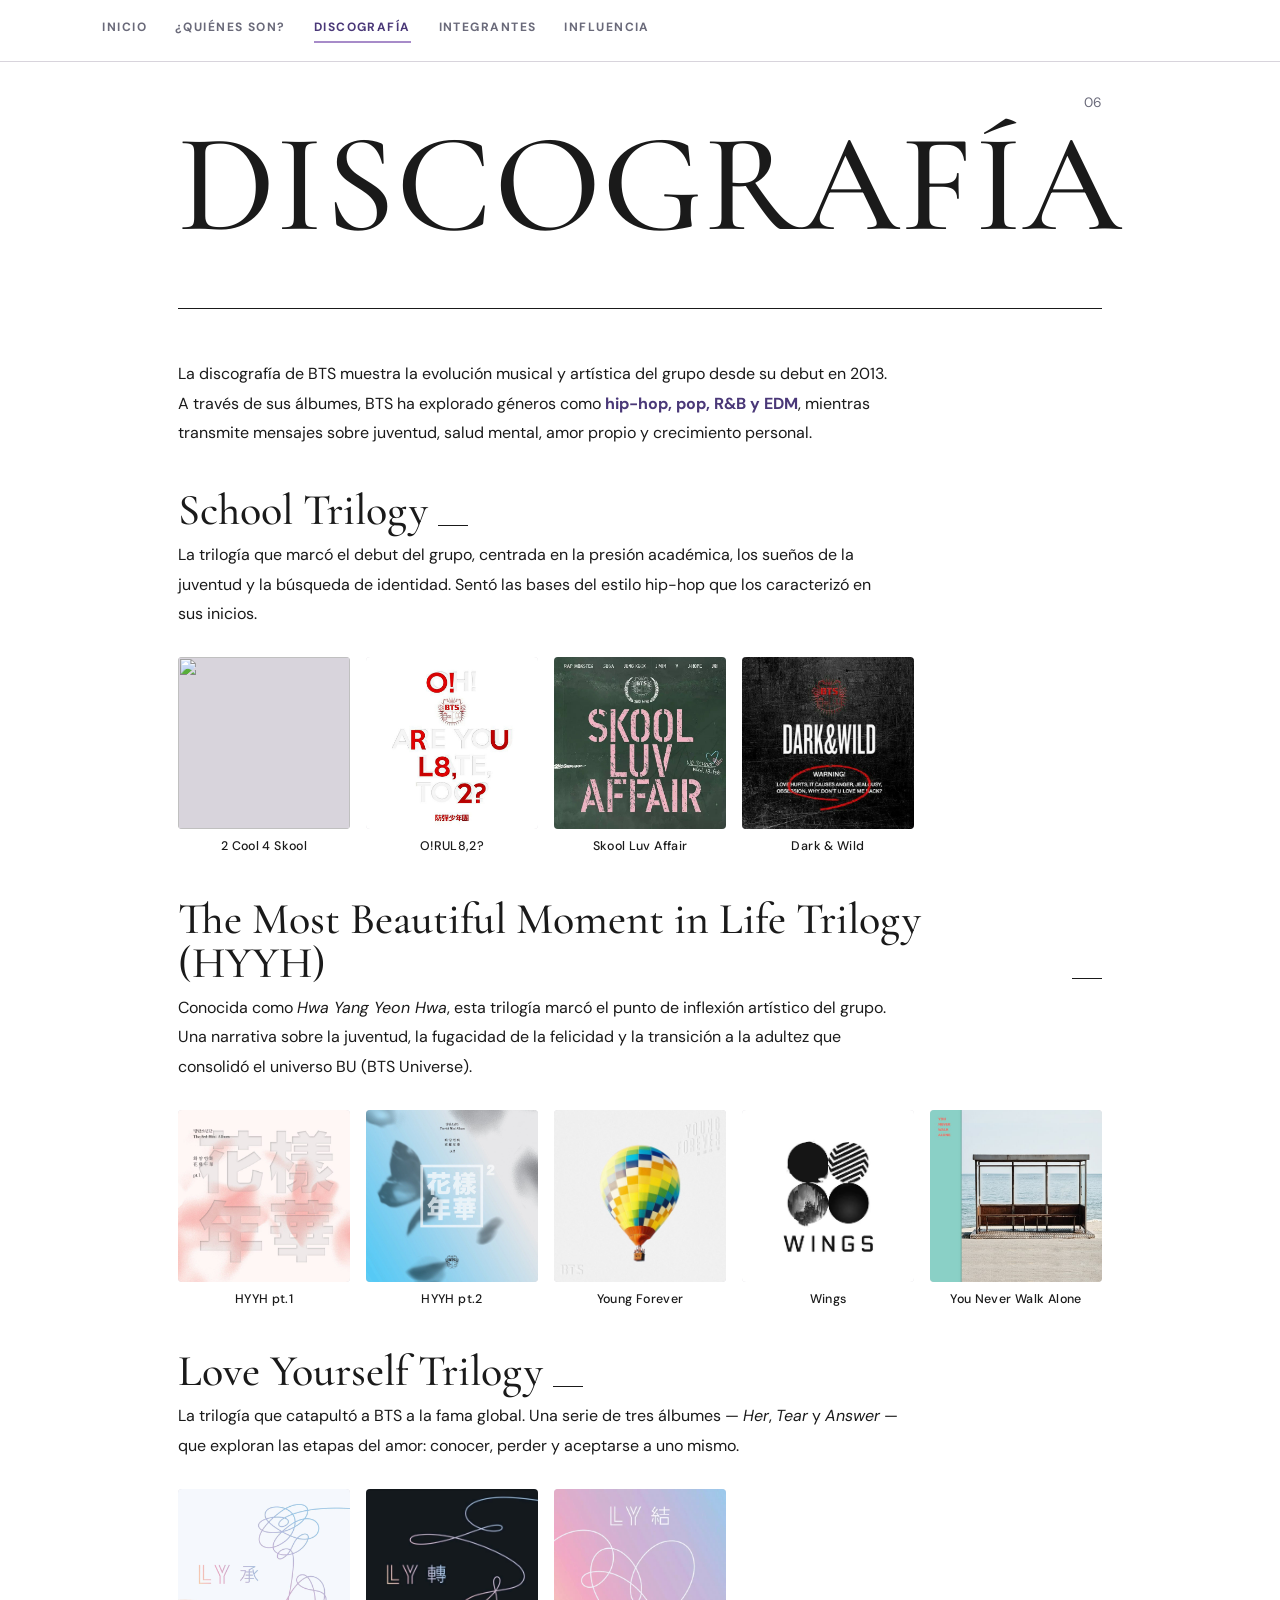
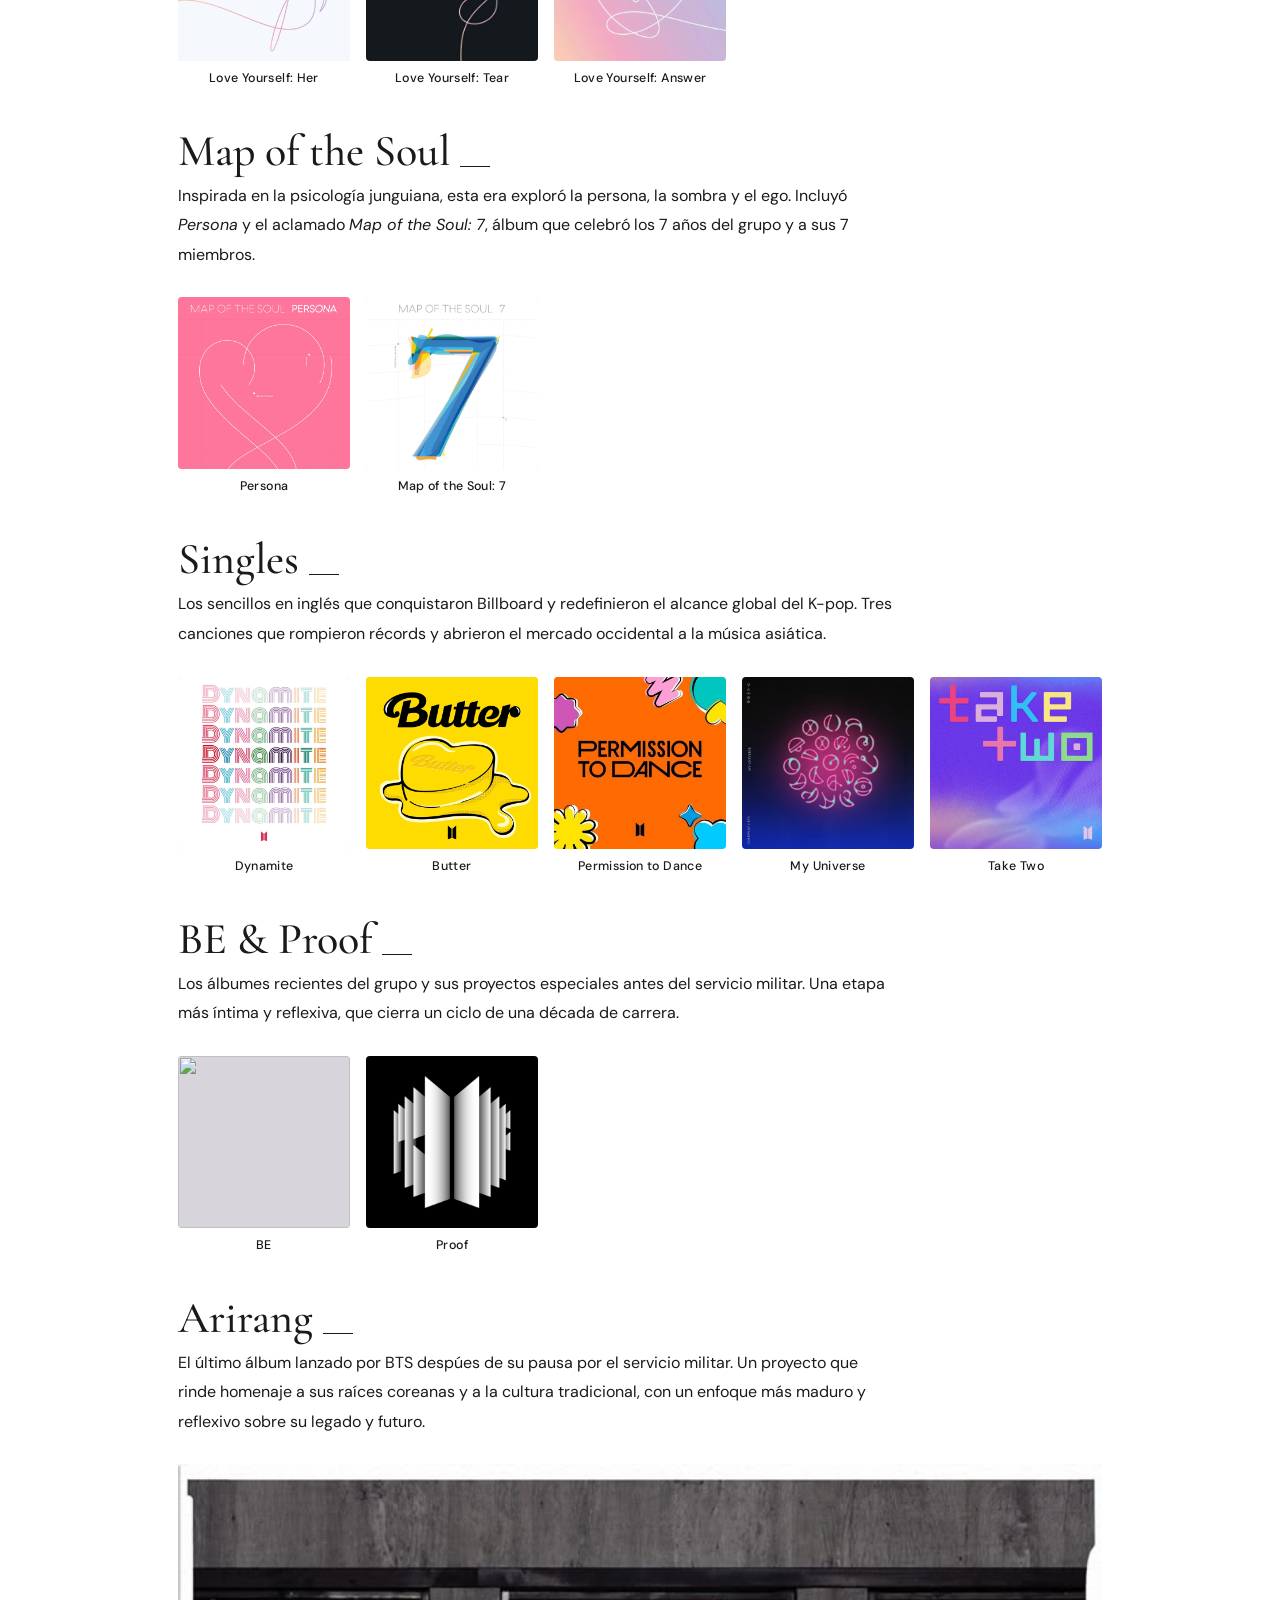
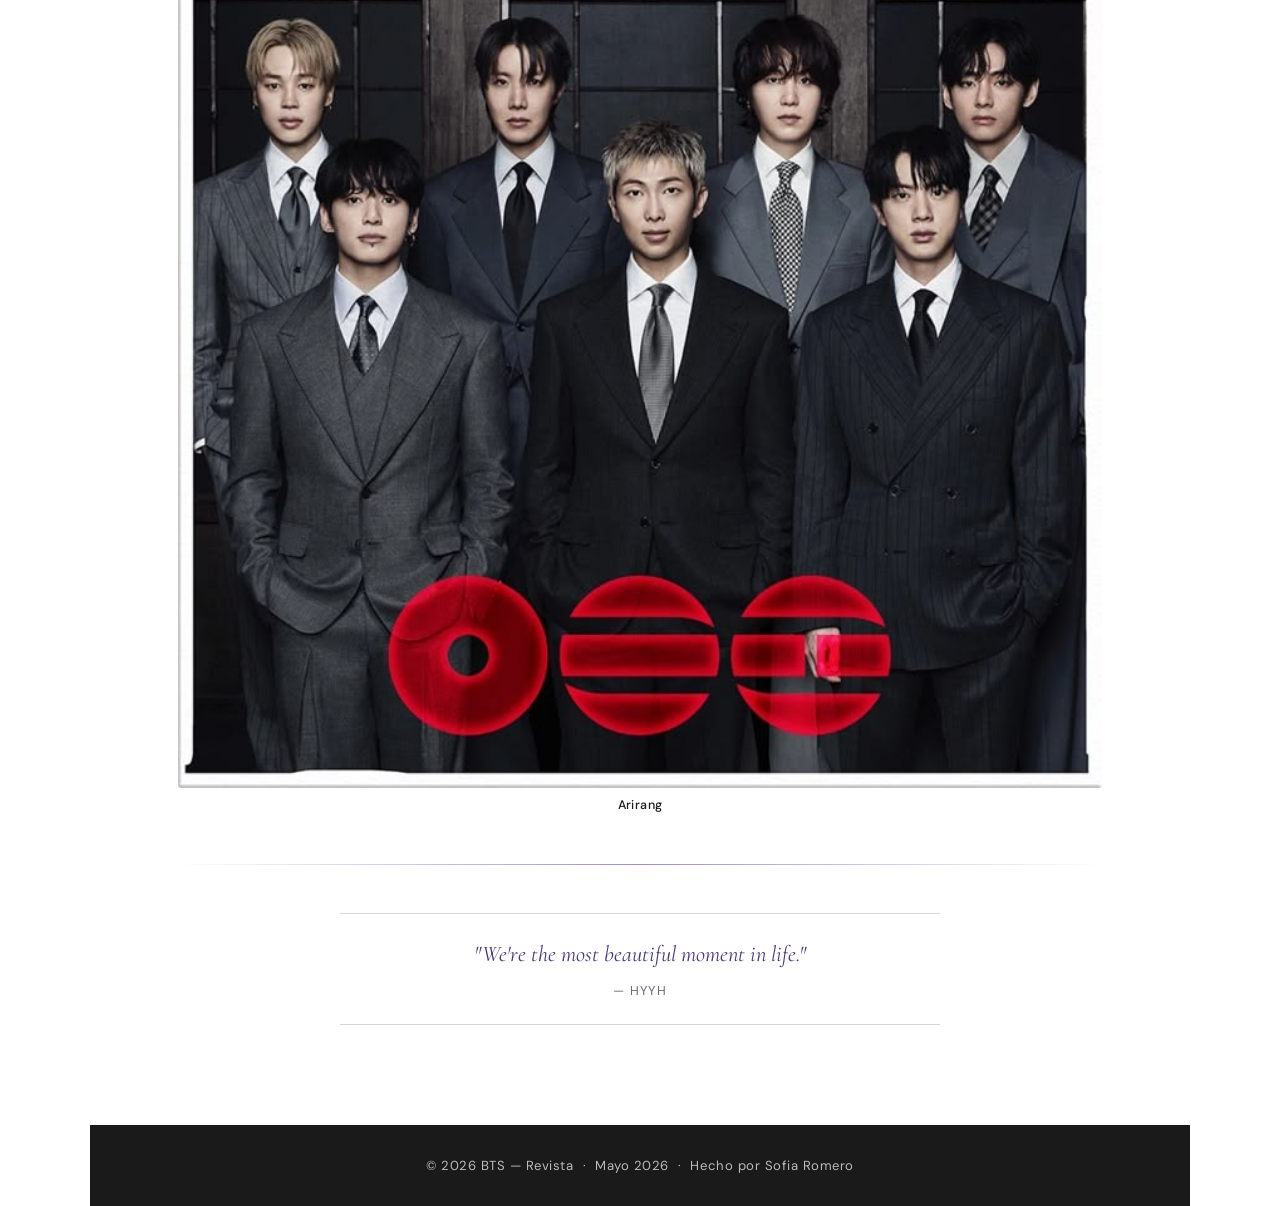
==== seccion2.html @ b0804620 "Add files via upload" ====
<!DOCTYPE html>
<html lang="es">
<head>
  <meta charset="UTF-8">
  <meta name="viewport" content="width=device-width, initial-scale=1.0">
  <title>BTS — Discografía</title>
  <link rel="stylesheet" href="style.css">
</head>
<body id="sec2" class="fade-in">

<nav class="barra-nav">
  <a href="index.html">Inicio</a>
  <a href="seccion1.html">¿Quiénes son?</a>
  <a href="seccion2.html" class="active">Discografía</a>
  <a href="seccion3.html">Integrantes</a>
  <a href="seccion4.html">Influencia</a>
</nav>

<main>

  <header class="seccion-header">
    <span class="numero-pagina">06</span>
    <h1>DISCOGRAFÍA</h1>
  </header>

  <div class="linea-titulo"></div>

  <section class="contenido">

    <div class="texto-articulo">
      <p>La discografía de BTS muestra la evolución musical y artística del grupo desde su debut en 2013. A través de sus álbumes, BTS ha explorado géneros como <strong>hip-hop, pop, R&B y EDM</strong>, mientras transmite mensajes sobre juventud, salud mental, amor propio y crecimiento personal.</p>
    </div>

    <!-- ========= SCHOOL TRILOGY ========= -->
    <div class="era-disco">
      <h3>School Trilogy</h3>
      <div class="texto-articulo">
        <p>La trilogía que marcó el debut del grupo, centrada en la presión académica, los sueños de la juventud y la búsqueda de identidad. Sentó las bases del estilo hip-hop que los caracterizó en sus inicios.</p>
      </div>
      <div class="galeria-discos">
        <div class="disco">
          <div class="img-disco" data-placeholder>
            <img src="2 Cool 4 Skool.jpg" >
          </div>
          <span class="nombre-disco">2 Cool 4 Skool</span>
        </div>
        <div class="disco">
          <div class="img-disco" data-placeholder>
            <img src="orul82.jpg" >
          </div>
          <span class="nombre-disco">O!RUL8,2?</span>
        </div>
        <div class="disco">
          <div class="img-disco" data-placeholder>
            <img src="skool luv affair copia.jpg" >
          </div>
          <span class="nombre-disco">Skool Luv Affair</span>
        </div>
        <div class="disco">
          <div class="img-disco" data-placeholder>
            <img src="dark & wild.jpg">
          </div>
          <span class="nombre-disco">Dark & Wild</span>
        </div>
      </div>
    </div>

    <!-- ========= HYYH TRILOGY ========= -->
    <div class="era-disco">
      <h3>The Most Beautiful Moment in Life Trilogy (HYYH)</h3>
      <div class="texto-articulo">
        <p>Conocida como <em>Hwa Yang Yeon Hwa</em>, esta trilogía marcó el punto de inflexión artístico del grupo. Una narrativa sobre la juventud, la fugacidad de la felicidad y la transición a la adultez que consolidó el universo BU (BTS Universe).</p>
      </div>
      <div class="galeria-discos">
        <div class="disco">
          <div class="img-disco" data-placeholder>
            <img src="the most beautiful moment in life pt1.jpg">
          </div>
          <span class="nombre-disco">HYYH pt.1</span>
        </div>
        <div class="disco">
          <div class="img-disco" data-placeholder>
            <img src="the most beautiful moment in life pt2.jpg">
          </div>
          <span class="nombre-disco">HYYH pt.2</span>
        </div>
        <div class="disco">
          <div class="img-disco" data-placeholder>
            <img src="the most beautiful moment in life young forever.jpg">
          </div>
          <span class="nombre-disco">Young Forever</span>
        </div>
        <div class="disco">
          <div class="img-disco" data-placeholder>
            <img src="wings.jpg">
          </div>
          <span class="nombre-disco">Wings</span>
        </div>
        <div class="disco">
          <div class="img-disco" data-placeholder>
            <img src="you never walk alone.jpg">
          </div>
          <span class="nombre-disco">You Never Walk Alone</span>
        </div>
      </div>
    </div>

    <!-- ========= LOVE YOURSELF TRILOGY ========= -->
    <div class="era-disco">
      <h3>Love Yourself Trilogy</h3>
      <div class="texto-articulo">
        <p>La trilogía que catapultó a BTS a la fama global. Una serie de tres álbumes — <em>Her</em>, <em>Tear</em> y <em>Answer</em> — que exploran las etapas del amor: conocer, perder y aceptarse a uno mismo.</p>
      </div>
      <div class="galeria-discos">
        <div class="disco">
          <div class="img-disco" data-placeholder>
            <img src="love yourself her.jpg">
          </div>
          <span class="nombre-disco">Love Yourself: Her</span>
        </div>
        <div class="disco">
          <div class="img-disco" data-placeholder>
            <img src="love yourself tear.jpg">
          </div>
          <span class="nombre-disco">Love Yourself: Tear</span>
        </div>
        <div class="disco">
          <div class="img-disco" data-placeholder>
            <img src="love yourself answer.jpg">
          </div>
          <span class="nombre-disco">Love Yourself: Answer</span>
        </div>
      </div>
    </div>

    <!-- ========= MAP OF THE SOUL ========= -->
    <div class="era-disco">
      <h3>Map of the Soul</h3>
      <div class="texto-articulo">
        <p>Inspirada en la psicología junguiana, esta era exploró la persona, la sombra y el ego. Incluyó <em>Persona</em> y el aclamado <em>Map of the Soul: 7</em>, álbum que celebró los 7 años del grupo y a sus 7 miembros.</p>
      </div>
      <div class="galeria-discos">
        <div class="disco">
          <div class="img-disco" data-placeholder>
            <img src="map of the soul persona.jpg">
          </div>
          <span class="nombre-disco">Persona</span>
        </div>
        <div class="disco">
          <div class="img-disco" data-placeholder>
            <img src="map of the soul 7.jpg">
          </div>
          <span class="nombre-disco">Map of the Soul: 7</span>
        </div>
      </div>
    </div>

    <!-- ========= SINGLES GLOBALES ========= -->
    <div class="era-disco">
      <h3>Singles</h3>
      <div class="texto-articulo">
        <p>Los sencillos en inglés que conquistaron Billboard y redefinieron el alcance global del K-pop. Tres canciones que rompieron récords y abrieron el mercado occidental a la música asiática.</p>
      </div>
      <div class="galeria-discos">
        <div class="disco">
          <div class="img-disco" data-placeholder>
            <img src="dynamite.jpg">
          </div>
          <span class="nombre-disco">Dynamite</span>
        </div>
        <div class="disco">
          <div class="img-disco" data-placeholder>
            <img src="butter.jpg">
          </div>
          <span class="nombre-disco">Butter</span>
        </div>
        <div class="disco">
          <div class="img-disco" data-placeholder>
            <img src="ptd.jpg">
          </div>
          <span class="nombre-disco">Permission to Dance</span>
        </div>
        <div class="disco">
          <div class="img-disco" data-placeholder>
            <img src="my universe.jpg">
          </div>
          <span class="nombre-disco">My Universe</span>
        </div>
        <div class="disco">
          <div class="img-disco" data-placeholder>
            <img src="take two.jpg">
          </div>
          <span class="nombre-disco">Take Two</span>
        </div>
    </div>

    <!-- ========= ÚLTIMOS LANZAMIENTOS ========= -->
    <div class="era-disco">
      <h3>BE & Proof</h3>
      <div class="texto-articulo">
        <p>Los álbumes recientes del grupo y sus proyectos especiales antes del servicio militar. Una etapa más íntima y reflexiva, que cierra un ciclo de una década de carrera.</p>
      </div>
      <div class="galeria-discos">
        <div class="disco">
          <div class="img-disco" data-placeholder>
            <img src="be.jpg">
          </div>
          <span class="nombre-disco">BE</span>
        </div>
        <div class="disco">
            <div class="img-disco" data-placeholder>
                <img src="proof.jpg">
            </div>
            <span class="nombre-disco">Proof</span>
        </div>
    </div> 
</div> 

         <!-- ========= ÚLTIMO LANZAMIENTO ========= -->
    <div class="era-disco">
      <h3>Arirang</h3>
      <div class="texto-articulo">
        <p>El último álbum lanzado por BTS despúes de su pausa por el servicio militar. Un proyecto que rinde homenaje a sus raíces coreanas y a la cultura tradicional, con un enfoque más maduro y reflexivo sobre su legado y futuro.</p>
          </div>
        <div class="disco">
          <div class="img-disco" data-placeholder>
            <img src="arirang.jpg">
          </div>
          <span class="nombre-disco">Arirang</span>
    </div>

    <div class="divisor"></div>

    <div class="cita">
      "We're the most beautiful moment in life."
      <span class="fuente">— HYYH</span>
    </div>

  </section>

  <footer class="pie">
    <p>© 2026 BTS — Revista &nbsp;·&nbsp; Mayo 2026 &nbsp;·&nbsp; Hecho por Sofia Romero</p>
  </footer>

</main>

<script>
  document.querySelectorAll('a[href]').forEach(link => {
    const href = link.getAttribute('href');
    if (!href.startsWith('#') && !href.startsWith('http') && !href.endsWith('.pdf')) {
      link.addEventListener('click', e => {
        e.preventDefault();
        document.body.classList.add('fade-out');
        setTimeout(() => { window.location = href; }, 380);
      });
    }
  });
</script>
</body>
</html>
---- style.css ----
/* ========================
   BTS — REVISTA
   Estilo editorial: serif elegante, lila/blanco, mucho aire
   ======================== */

@import url('https://fonts.googleapis.com/css2?family=Cormorant+Garamond:ital,wght@0,400;0,500;0,600;0,700;1,400;1,600&family=DM+Sans:wght@300;400;500;700&display=swap');

:root {
  --lila-claro: #c9b8e0;
  --lila:       #a78bc9;
  --lila-fuerte:#7a5fa8;
  --morado:     #4a3878;
  --crema:      #fdfaf5;
  --blanco:     #ffffff;
  --negro:      #1a1a1a;
  --gris:       #6a6a7a;
  --gris-claro: #d8d4dc;
}

* { margin: 0; padding: 0; box-sizing: border-box; }

body {
  font-family: 'DM Sans', sans-serif;
  background: var(--blanco);
  color: var(--negro);
  line-height: 1.6;
}

/* ========================
   TRANSICIONES DE PÁGINA
   ======================== */

.fade-in {
  animation: fadeIn 0.7s ease both;
}

@keyframes fadeIn {
  from { opacity: 0; transform: translateY(10px); }
  to   { opacity: 1; transform: translateY(0); }
}

body.fade-out {
  animation: fadeOut 0.4s ease both;
  pointer-events: none;
}

@keyframes fadeOut {
  from { opacity: 1; }
  to   { opacity: 0; }
}

/* ========================
   HOME / PORTADA
   ======================== */

body#home {
  min-height: 100vh;
  background: var(--blanco);
  padding: 30px 50px;
  display: flex;
  flex-direction: column;
  justify-content: center;
  position: relative;
  overflow: hidden;
}

/* Fecha arriba a la izquierda (tipo revista) */
.fecha-portada {
  font-family: 'DM Sans', sans-serif;
  font-size: 0.9rem;
  letter-spacing: 0.05em;
  color: var(--negro);
  text-transform: none;
  position: absolute;
  top: 30px;
  left: 50px;
}

/* Título BTS gigante */
body#home h1 {
  font-family: 'Cormorant Garamond', serif;
  font-weight: 500;
  font-size: clamp(140px, 25vw, 340px);
  color: var(--lila-claro);
  line-height: 0.85;
  letter-spacing: 0.02em;
  text-align: center;
  position: relative;
  z-index: 2;
}

/* Línea decorativa bajo BTS con mes */
.linea-fecha {
  display: flex;
  align-items: center;
  justify-content: center;
  gap: 20px;
  margin-top: 10px;
  margin-bottom: 50px;
  position: relative;
  z-index: 2;
}

.linea-fecha .barra {
  flex: 0 0 80px;
  height: 1px;
  background: var(--negro);
}

.linea-fecha .mes {
  font-family: 'Cormorant Garamond', serif;
  font-size: 1.1rem;
  color: var(--negro);
  letter-spacing: 0.05em;
}

/* Espacio para foto grupal */
.foto-portada {
  flex: 1;
  background: var(--gris-claro);
  border-radius: 4px;
  display: flex;
  align-items: center;
  justify-content: center;
  margin: 0 auto 30px;
  max-width: 600px;
  width: 100%;
  min-height: 200px;
  position: relative;
  z-index: 1;
}

.foto-portada img {
  width: 100%;
  height: 100%;
  object-fit: cover;
  border-radius: 4px;
}

.foto-portada::before {
  content: 'Foto grupal BTS — Mayo 2026';
  position: absolute;
  top: 50%;
  left: 50%;
  transform: translate(-50%, -50%);
  font-family: 'DM Sans', sans-serif;
  font-size: 0.9rem;
  color: var(--gris);
  letter-spacing: 0.05em;
  text-align: center;
}

/* Botones de navegación tipo Croma */
.botones-home {
  display: flex;
  gap: 12px;
  justify-content: center;
  flex-wrap: wrap;
  padding: 0;
  position: relative;
  z-index: 10;
}

.btn-nav {
  font-family: 'DM Sans', sans-serif;
  font-size: 0.78rem;
  font-weight: 700;
  letter-spacing: 0.12em;
  text-transform: uppercase;
  text-decoration: none;
  color: var(--blanco);
  background: var(--morado);
  padding: 13px 26px;
  border-radius: 100px;
  transition: background 0.25s ease, transform 0.2s ease;
}

.btn-nav:hover {
  background: var(--lila-fuerte);
  transform: translateY(-2px);
}

/* Garabatos morados decorativos en la portada */
.garabato {
  position: absolute;
  color: var(--lila-fuerte);
  font-size: 2rem;
  opacity: 0.6;
  pointer-events: none;
  z-index: 0;
}

.garabato.corazon-1 { top: 45%; left: 8%;  transform: rotate(-15deg); }
.garabato.corazon-2 { top: 60%; right: 9%; transform: rotate(20deg); }
.garabato.estrella  { top: 35%; right: 12%; transform: rotate(10deg); }

/* ========================
   SECCIONES INTERNAS
   ======================== */

main {
  max-width: 1100px;
  margin: 0 auto;
  padding: 0;
}

/* Encabezado con título grande tipo revista */
header.seccion-header {
  padding: 60px 8% 30px;
  text-align: left;
  background: var(--blanco);
  position: relative;
}

header.seccion-header .numero-pagina {
  font-family: 'DM Sans', sans-serif;
  font-size: 0.85rem;
  color: var(--gris);
  position: absolute;
  top: 30px;
  right: 8%;
}

header.seccion-header h1 {
  font-family: 'Cormorant Garamond', serif;
  font-weight: 500;
  font-size: clamp(60px, 12vw, 140px);
  color: var(--negro);
  line-height: 0.9;
  letter-spacing: 0.01em;
}

header.seccion-header h1 .inicial {
  /* La inicial se ve gigante y elegante */
  font-weight: 500;
}

header.seccion-header h2 {
  font-family: 'Cormorant Garamond', serif;
  font-style: italic;
  font-weight: 400;
  font-size: 1.3rem;
  color: var(--gris);
  margin-top: 16px;
  max-width: 700px;
}

/* Línea decorativa bajo el título */
.linea-titulo {
  height: 1px;
  background: var(--negro);
  margin: 30px 8% 0;
  width: calc(100% - 16%);
}

/* Nav superior */
nav.barra-nav {
  background: var(--blanco);
  padding: 18px 8%;
  display: flex;
  gap: 28px;
  flex-wrap: wrap;
  border-bottom: 1px solid var(--gris-claro);
  position: sticky;
  top: 0;
  z-index: 100;
  backdrop-filter: blur(8px);
  background: rgba(255,255,255,0.95);
}

nav.barra-nav a {
  font-family: 'DM Sans', sans-serif;
  font-size: 0.75rem;
  font-weight: 700;
  letter-spacing: 0.12em;
  text-transform: uppercase;
  text-decoration: none;
  color: var(--gris);
  padding-bottom: 4px;
  border-bottom: 2px solid transparent;
  transition: color 0.25s ease, border-bottom-color 0.25s ease;
}

nav.barra-nav a:hover,
nav.barra-nav a.active {
  color: var(--morado);
  border-bottom-color: var(--lila);
}

/* Sección de contenido */
section.contenido {
  padding: 50px 8% 60px;
}

/* Subtítulo de sección con barra decorativa */
.subtitulo-cap {
  font-family: 'Cormorant Garamond', serif;
  font-weight: 500;
  font-size: clamp(38px, 6vw, 68px);
  color: var(--negro);
  line-height: 1;
  letter-spacing: 0.01em;
  margin: 50px 0 24px;
  position: relative;
  display: inline-block;
}

.subtitulo-cap::after {
  content: '';
  display: block;
  width: 80px;
  height: 1px;
  background: var(--negro);
  margin-top: 10px;
}

/* Bloques de texto del artículo */
.texto-articulo {
  font-family: 'DM Sans', sans-serif;
  font-size: 1rem;
  line-height: 1.85;
  color: var(--negro);
  margin-bottom: 28px;
  max-width: 720px;
}

.texto-articulo p {
  margin-bottom: 18px;
}

.descarga-pdf {
    text-align: center;
    margin: 20px 0; /* Opcional: espacio arriba y abajo */
}

.texto-articulo p strong {
  font-weight: 700;
  color: var(--morado);
}

/* Lista con bullets pequeñas */
.lista-temas {
  font-family: 'DM Sans', sans-serif;
  font-size: 1rem;
  line-height: 1.9;
  color: var(--negro);
  margin: 8px 0 28px 20px;
  max-width: 600px;
}

.lista-temas li {
  list-style: none;
  position: relative;
  padding-left: 18px;
}

.lista-temas li::before {
  content: '·';
  color: var(--lila-fuerte);
  position: absolute;
  left: 0;
  font-size: 1.4rem;
  line-height: 1;
  top: 4px;
}

/* Cita destacada (estilo revista) */
.cita {
  font-family: 'Cormorant Garamond', serif;
  font-style: italic;
  font-size: 1.4rem;
  color: var(--morado);
  text-align: center;
  margin: 40px auto;
  padding: 24px 40px;
  border-top: 1px solid var(--gris-claro);
  border-bottom: 1px solid var(--gris-claro);
  max-width: 600px;
  line-height: 1.4;
}

.cita .fuente {
  display: block;
  font-style: normal;
  font-family: 'DM Sans', sans-serif;
  font-size: 0.8rem;
  letter-spacing: 0.1em;
  text-transform: uppercase;
  color: var(--gris);
  margin-top: 12px;
}

/* ========================
   IMÁGENES
   ======================== */

.img-placeholder {
  width: 100%;
  background: var(--gris-claro);
  border-radius: 4px;
  margin: 32px 0 60px;
  position: relative;
  min-height: 260px;
  aspect-ratio: 16/10;
  display: flex;
    justify-content: center;
    align-items: center;
}

.img-placeholder > img {
    max-width: 100%;
    max-height: 100%;
    width: auto;
    height: auto;
    object-fit: contain; 
}


.img-placeholder.mitad img,
.img-placeholder.izquierda img {
    width: auto;
    height: auto;
    max-width: 100%;
    max-height: 100%;
}

.img-placeholder > img {
  position: absolute;
  inset: 0;
  width: 100%;
  height: 100%;
  z-index: 1;
}

.img-placeholder > figcaption {
  position: absolute;
  top: 100%;
  left: 0;
  right: 0;
  margin-top: 10px;
}

.img-placeholder img {
  width: 100%;
  height: 100%;
  object-fit: cover;
  display: block;
}

/* Oculta imgs vacías para que solo se vea el placeholder limpio */
.img-placeholder img[src=""],
.img-placeholder img:not([src]),
.disco .img-disco img[src=""],
.disco .img-disco img:not([src]),
.foto-miembro img[src=""],
.foto-miembro img:not([src]),
.foto-portada img[src=""],
.foto-portada img:not([src]) {
  display: none;
}

.img-placeholder figcaption {
  font-family: 'DM Sans', sans-serif;
  font-size: 0.78rem;
  font-weight: 400;
  color: var(--gris);
  line-height: 1.5;
  padding: 10px 0 0;
  text-align: left;
  background: var(--blanco);
}

/* Placeholder de texto cuando no hay imagen */
.img-placeholder::before {
  content: attr(data-placeholder);
  position: absolute;
  top: 50%;
  left: 50%;
  transform: translate(-50%, -50%);
  font-family: 'DM Sans', sans-serif;
  font-size: 0.85rem;
  color: var(--gris);
  letter-spacing: 0.05em;
  text-align: center;
  padding: 0 20px;
  z-index: 0;
}

.img-placeholder img {
  position: relative;
  z-index: 1;
}

.img-placeholder.mitad {
  float: right;
  width: 45%;
  margin: 6px 0 50px 32px;
  aspect-ratio: 4/5;
}

.img-placeholder.izquierda {
  float: left;
  width: 45%;
  margin: 6px 32px 50px 0;
  aspect-ratio: 4/5;
}

.clearfix::after {
  content: '';
  display: table;
  clear: both;
}

/* Galería de discografía */
.galeria-discos {
  display: grid;
  grid-template-columns: repeat(auto-fill, minmax(160px, 1fr));
  gap: 16px;
  margin: 24px 0 40px;
}

.disco {
  display: flex;
  flex-direction: column;
  gap: 8px;
}

.disco .img-disco {
  aspect-ratio: 1/1;
  background: var(--gris-claro);
  border-radius: 4px;
  overflow: hidden;
  position: relative;
}

.disco .img-disco img {
  width: 100%;
  height: 100%;
  object-fit: cover;
}

.disco .img-disco::before {
  content: attr(data-placeholder);
  position: absolute;
  inset: 0;
  display: flex;
  align-items: center;
  justify-content: center;
  font-family: 'DM Sans', sans-serif;
  font-size: 0.7rem;
  color: var(--gris);
  text-align: center;
  padding: 8px;
  z-index: 0;
}

.disco .img-disco img {
  position: relative;
  z-index: 1;
}

.disco .nombre-disco {
  font-family: 'DM Sans', sans-serif;
  font-size: 0.78rem;
  font-weight: 500;
  color: var(--negro);
  text-align: center;
  letter-spacing: 0.03em;
}

/* Bloque de era de discografía */
.era-disco {
  margin: 40px 0;
}

.era-disco h3 {
  font-family: 'Cormorant Garamond', serif;
  font-weight: 500;
  font-size: clamp(28px, 4vw, 44px);
  color: var(--negro);
  line-height: 1;
  margin-bottom: 8px;
  display: inline-block;
  position: relative;
  padding-right: 40px;
}

.era-disco h3::after {
  content: '';
  position: absolute;
  bottom: 6px;
  right: 0;
  width: 30px;
  height: 1px;
  background: var(--negro);
}


/* ========================
   FICHA DE MIEMBRO
   ======================== */

.miembro {
  display: grid;
  grid-template-columns: 1fr 1fr;
  gap: 50px;
  align-items: start;
  margin-bottom: 80px;
  padding-bottom: 60px;
  border-bottom: 1px solid var(--gris-claro);
}

.miembro:last-of-type {
  border-bottom: none;
}

.miembro .info-miembro h2 {
  font-family: 'Cormorant Garamond', serif;
  font-weight: 500;
  font-size: clamp(60px, 8vw, 110px);
  color: var(--negro);
  line-height: 0.95;
  margin-bottom: 20px;
}

.miembro .texto-articulo {
  max-width: none;
}

.miembro .foto-miembro {
  background: var(--gris-claro);
  border-radius: 4px;
  overflow: hidden;
  aspect-ratio: 3/4;
  position: relative;
}

.miembro .foto-miembro img {
  width: 100%;
  height: 100%;
  object-fit: cover;
  position: relative;
  z-index: 1;
}

.miembro .foto-miembro::before {
  content: attr(data-placeholder);
  position: absolute;
  inset: 0;
  display: flex;
  align-items: center;
  justify-content: center;
  font-family: 'DM Sans', sans-serif;
  font-size: 0.85rem;
  color: var(--gris);
  text-align: center;
  padding: 0 20px;
  z-index: 0;
}

.miembro .subtitulo-cap {
  font-size: clamp(28px, 4vw, 40px);
  margin-top: 30px;
}

/* Marcas / colaboraciones — bloque informativo */
.bloque-info {
  background: var(--crema);
  border-left: 3px solid var(--lila);
  padding: 20px 24px;
  margin: 24px 0;
  font-family: 'DM Sans', sans-serif;
  font-size: 0.95rem;
  line-height: 1.7;
  color: var(--negro);
}

.bloque-info h4 {
  font-family: 'Cormorant Garamond', serif;
  font-weight: 600;
  font-size: 1.3rem;
  color: var(--morado);
  margin-bottom: 8px;
}

/* ========================
   INFLUENCIA — grid de eventos
   ======================== */

.grid-eventos {
  display: grid;
  grid-template-columns: repeat(auto-fit, minmax(220px, 1fr));
  gap: 24px;
  margin: 30px 0 40px;
}

.evento {
  background: var(--crema);
  padding: 24px;
  border-radius: 4px;
  border-top: 3px solid var(--lila);
}

.evento h4 {
  font-family: 'Cormorant Garamond', serif;
  font-weight: 600;
  font-size: 1.2rem;
  color: var(--morado);
  margin-bottom: 10px;
}

.evento p {
  font-family: 'DM Sans', sans-serif;
  font-size: 0.92rem;
  line-height: 1.6;
  color: var(--negro);
}

/* Lista de premios */
.lista-premios {
  font-family: 'DM Sans', sans-serif;
  font-size: 1rem;
  line-height: 1.9;
  color: var(--negro);
  margin: 20px 0 30px;
  max-width: 750px;
}

.lista-premios li {
  list-style: none;
  position: relative;
  padding: 10px 0 10px 32px;
  border-bottom: 1px dotted var(--gris-claro);
}

.lista-premios li::before {
  content: '✦';
  color: var(--lila-fuerte);
  position: absolute;
  left: 0;
  top: 10px;
  font-size: 0.9rem;
}

/* ========================
   ELEMENTOS DECORATIVOS
   ======================== */

.divisor {
  height: 1px;
  background: linear-gradient(90deg, transparent, var(--lila), transparent);
  margin: 48px 0;
}

/* Cita de cierre tipo "Forever, we are young" */
.cierre {
  text-align: center;
  padding: 60px 20px;
  font-family: 'Cormorant Garamond', serif;
  font-style: italic;
}

.cierre .frase {
  font-size: clamp(28px, 4vw, 42px);
  color: var(--morado);
  line-height: 1.3;
  margin-bottom: 8px;
}

.cierre .cancion {
  font-family: 'DM Sans', sans-serif;
  font-style: normal;
  font-size: 0.85rem;
  letter-spacing: 0.15em;
  text-transform: uppercase;
  color: var(--gris);
}

/* Footer */
footer.pie {
  background: var(--negro);
  color: rgba(255,255,255,0.7);
  padding: 30px 8%;
  text-align: center;
  font-family: 'DM Sans', sans-serif;
  font-size: 0.82rem;
  letter-spacing: 0.04em;
}

footer.pie a {
  color: var(--lila-claro);
  text-decoration: none;
  font-weight: 600;
}

/* ========================
   RESPONSIVE
   ======================== */

@media (max-width: 768px) {
  body#home {
    padding: 30px 25px 40px;
  }

  .img-placeholder.mitad,
  .img-placeholder.izquierda {
    float: none;
    width: 100%;
    margin: 24px 0;
    aspect-ratio: 16/10;
    
  }


  .miembro {
    grid-template-columns: 1fr;
    gap: 30px;
  }

  header.seccion-header {
    padding: 50px 6% 24px;
  }

  section.contenido {
    padding: 40px 6% 50px;
  }

  nav.barra-nav {
    gap: 18px;
    padding: 14px 6%;
  }

  .galeria-discos {
    grid-template-columns: repeat(auto-fill, minmax(120px, 1fr));
    gap: 12px;
  }
}
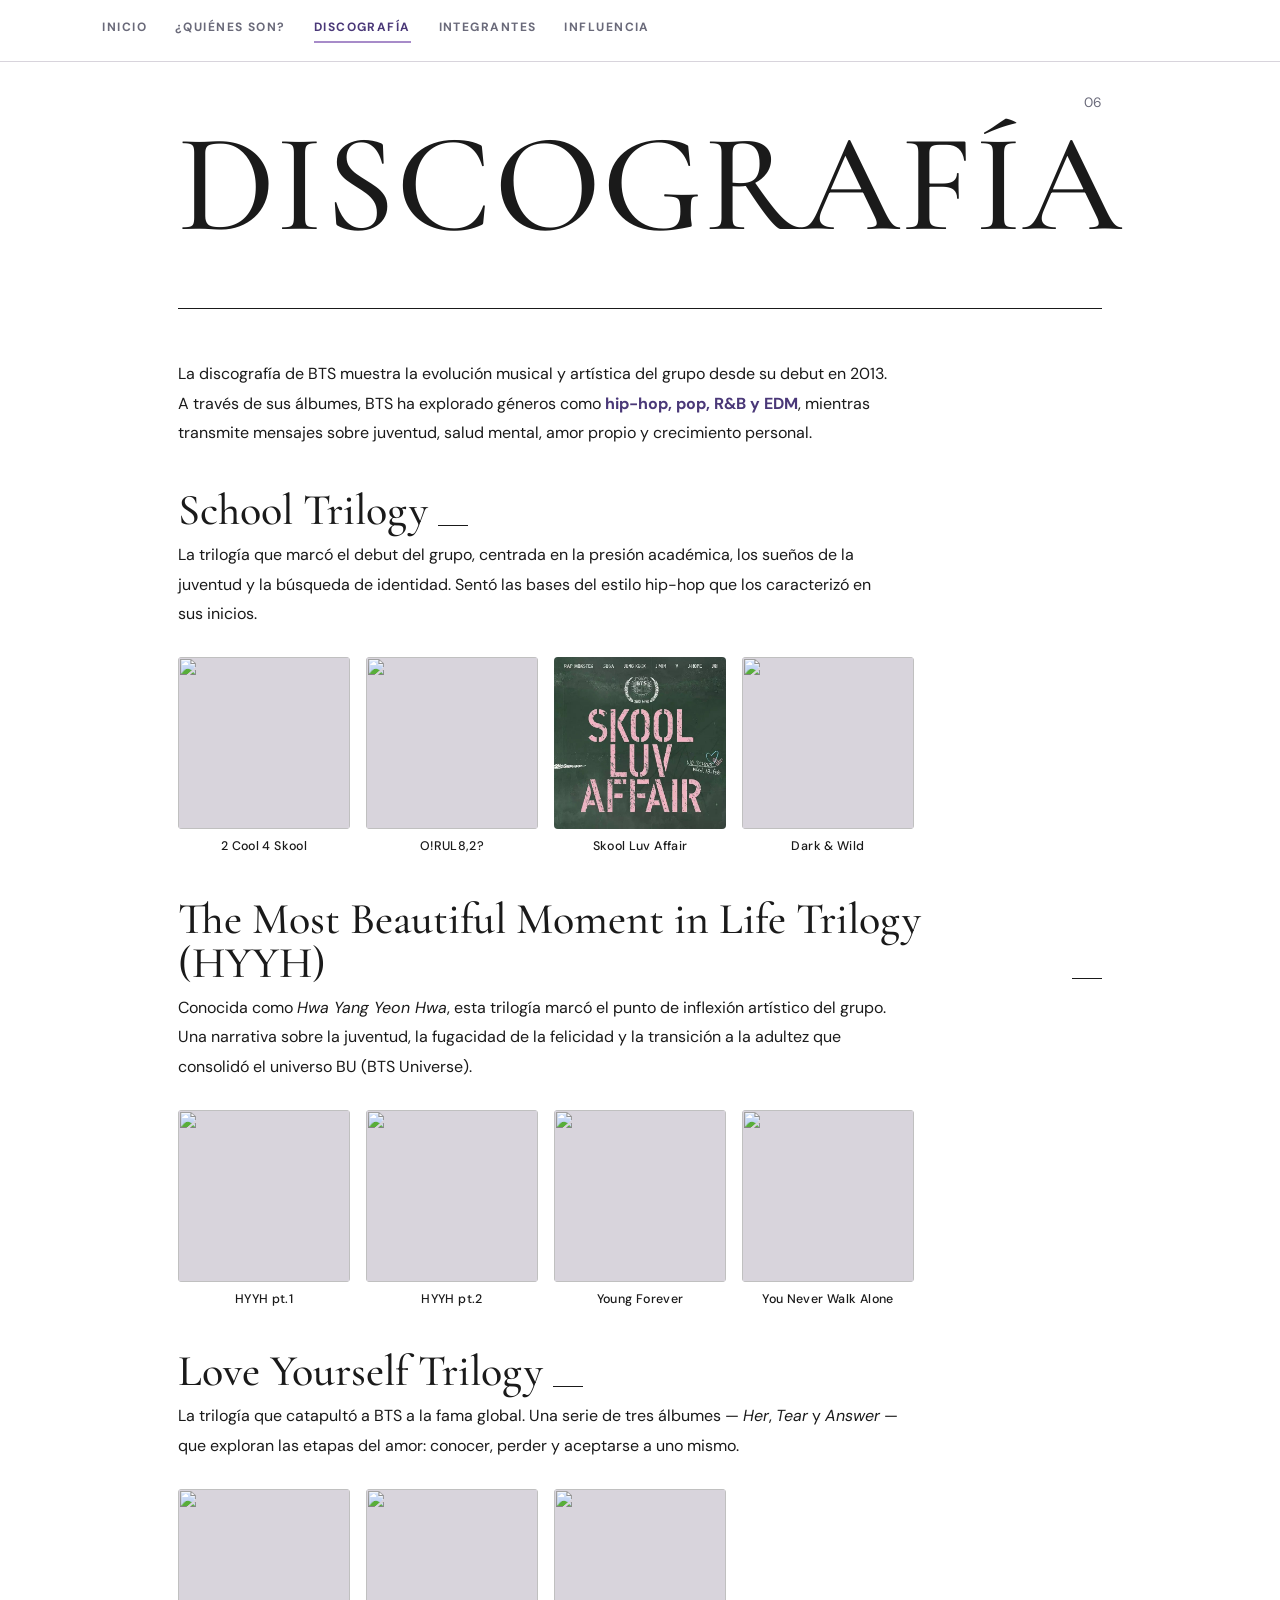
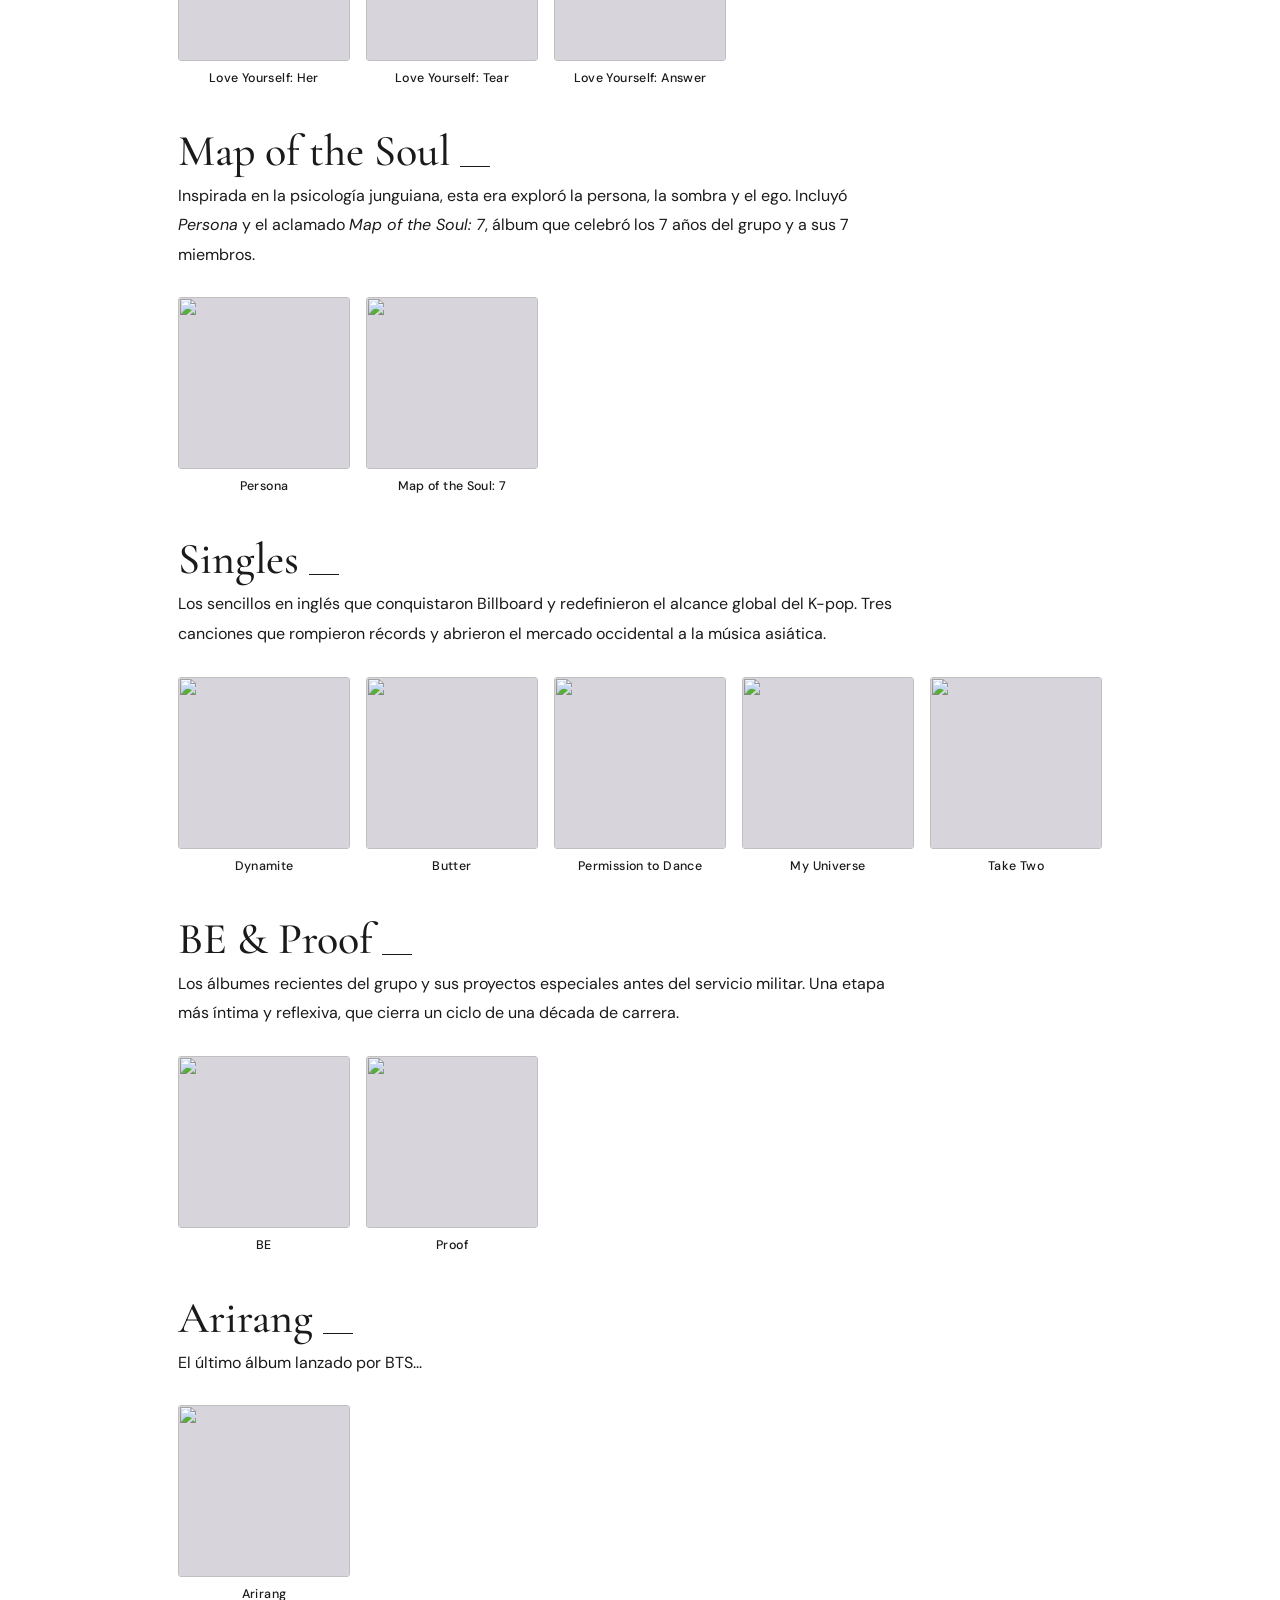
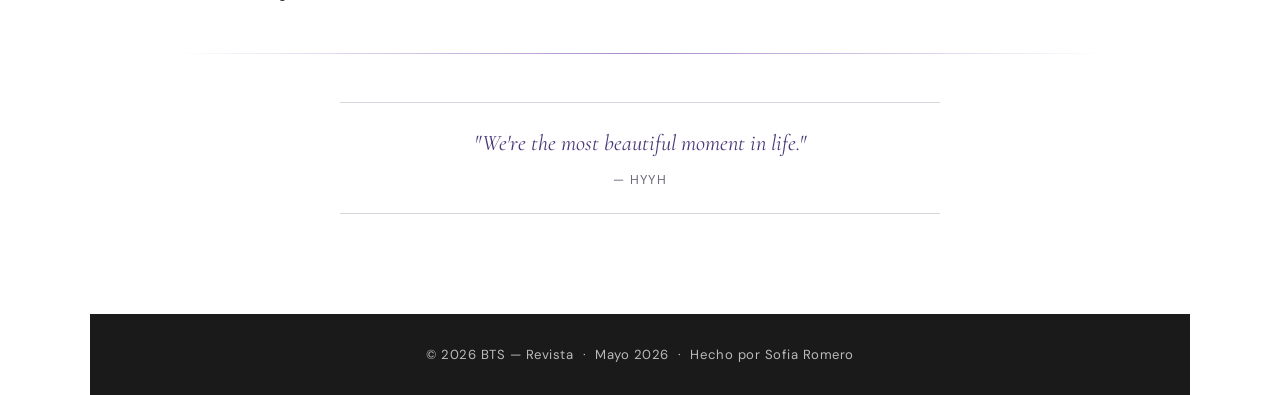
==== commit a26679b9: "Add files via upload" ====
--- a/seccion2.html
+++ b/seccion2.html
@@ -40,13 +40,13 @@
       <div class="galeria-discos">
         <div class="disco">
           <div class="img-disco" data-placeholder>
-            <img src="2 Cool 4 Skool.jpg" >
+            <img src="2 cool 4 skool copia.jpg" >
           </div>
           <span class="nombre-disco">2 Cool 4 Skool</span>
         </div>
         <div class="disco">
           <div class="img-disco" data-placeholder>
-            <img src="orul82.jpg" >
+            <img src="orul82 copia.jpg" >
           </div>
           <span class="nombre-disco">O!RUL8,2?</span>
         </div>
@@ -58,7 +58,7 @@
         </div>
         <div class="disco">
           <div class="img-disco" data-placeholder>
-            <img src="dark & wild.jpg">
+            <img src="dark & wild copia.jpg">
           </div>
           <span class="nombre-disco">Dark & Wild</span>
         </div>
@@ -74,31 +74,25 @@
       <div class="galeria-discos">
         <div class="disco">
           <div class="img-disco" data-placeholder>
-            <img src="the most beautiful moment in life pt1.jpg">
+            <img src="the most beautiful moment in life pt1 copia.jpg">
           </div>
           <span class="nombre-disco">HYYH pt.1</span>
         </div>
         <div class="disco">
           <div class="img-disco" data-placeholder>
-            <img src="the most beautiful moment in life pt2.jpg">
+            <img src="the most beautiful moment in life pt2 copia.jpg">
           </div>
           <span class="nombre-disco">HYYH pt.2</span>
         </div>
         <div class="disco">
           <div class="img-disco" data-placeholder>
-            <img src="the most beautiful moment in life young forever.jpg">
+            <img src="the most beautiful moment in life young forever copia.jpg">
           </div>
           <span class="nombre-disco">Young Forever</span>
         </div>
         <div class="disco">
           <div class="img-disco" data-placeholder>
-            <img src="wings.jpg">
-          </div>
-          <span class="nombre-disco">Wings</span>
-        </div>
-        <div class="disco">
-          <div class="img-disco" data-placeholder>
-            <img src="you never walk alone.jpg">
+            <img src="you never walk alone copia.jpg">
           </div>
           <span class="nombre-disco">You Never Walk Alone</span>
         </div>
@@ -114,19 +108,19 @@
       <div class="galeria-discos">
         <div class="disco">
           <div class="img-disco" data-placeholder>
-            <img src="love yourself her.jpg">
+            <img src="love yourself her copia.jpg">
           </div>
           <span class="nombre-disco">Love Yourself: Her</span>
         </div>
         <div class="disco">
           <div class="img-disco" data-placeholder>
-            <img src="love yourself tear.jpg">
+            <img src="love yourself tear copia.jpg">
           </div>
           <span class="nombre-disco">Love Yourself: Tear</span>
         </div>
         <div class="disco">
           <div class="img-disco" data-placeholder>
-            <img src="love yourself answer.jpg">
+            <img src="love yourself answer copia.jpg">
           </div>
           <span class="nombre-disco">Love Yourself: Answer</span>
         </div>
@@ -142,13 +136,13 @@
       <div class="galeria-discos">
         <div class="disco">
           <div class="img-disco" data-placeholder>
-            <img src="map of the soul persona.jpg">
+            <img src="map of the soul persona copia.jpg">
           </div>
           <span class="nombre-disco">Persona</span>
         </div>
         <div class="disco">
           <div class="img-disco" data-placeholder>
-            <img src="map of the soul 7.jpg">
+            <img src="map of the soul 7 copia.jpg">
           </div>
           <span class="nombre-disco">Map of the Soul: 7</span>
         </div>
@@ -164,31 +158,31 @@
       <div class="galeria-discos">
         <div class="disco">
           <div class="img-disco" data-placeholder>
-            <img src="dynamite.jpg">
+            <img src="dynamite copia.jpg">
           </div>
           <span class="nombre-disco">Dynamite</span>
         </div>
         <div class="disco">
           <div class="img-disco" data-placeholder>
-            <img src="butter.jpg">
+            <img src="butter copia.jpg">
           </div>
           <span class="nombre-disco">Butter</span>
         </div>
         <div class="disco">
           <div class="img-disco" data-placeholder>
-            <img src="ptd.jpg">
+            <img src="ptd copia.jpg">
           </div>
           <span class="nombre-disco">Permission to Dance</span>
         </div>
         <div class="disco">
           <div class="img-disco" data-placeholder>
-            <img src="my universe.jpg">
+            <img src="my universe copia.jpg">
           </div>
           <span class="nombre-disco">My Universe</span>
         </div>
         <div class="disco">
           <div class="img-disco" data-placeholder>
-            <img src="take two.jpg">
+            <img src="take two copia.jpg">
           </div>
           <span class="nombre-disco">Take Two</span>
         </div>
@@ -203,13 +197,13 @@
       <div class="galeria-discos">
         <div class="disco">
           <div class="img-disco" data-placeholder>
-            <img src="be.jpg">
+            <img src="BE copia.jpg">
           </div>
           <span class="nombre-disco">BE</span>
         </div>
         <div class="disco">
             <div class="img-disco" data-placeholder>
-                <img src="proof.jpg">
+                <img src="proof copia.jpg">
             </div>
             <span class="nombre-disco">Proof</span>
         </div>
@@ -217,18 +211,21 @@
 </div> 
 
          <!-- ========= ÚLTIMO LANZAMIENTO ========= -->
-    <div class="era-disco">
-      <h3>Arirang</h3>
-      <div class="texto-articulo">
-        <p>El último álbum lanzado por BTS despúes de su pausa por el servicio militar. Un proyecto que rinde homenaje a sus raíces coreanas y a la cultura tradicional, con un enfoque más maduro y reflexivo sobre su legado y futuro.</p>
-          </div>
-        <div class="disco">
-          <div class="img-disco" data-placeholder>
-            <img src="arirang.jpg">
-          </div>
-          <span class="nombre-disco">Arirang</span>
-    </div>
-
+ <div class="era-disco">
+    <h3>Arirang</h3>
+    <div class="texto-articulo">
+        <p>El último álbum lanzado por BTS...</p>
+    </div>
+    <div class="galeria-discos">
+        <div class="disco">
+            <div class="img-disco" data-placeholder>
+                <img src="arirang copia.jpg">
+            </div>
+            <span class="nombre-disco">Arirang</span>
+        </div>
+    </div>
+</div>
+    
     <div class="divisor"></div>
 
     <div class="cita">
